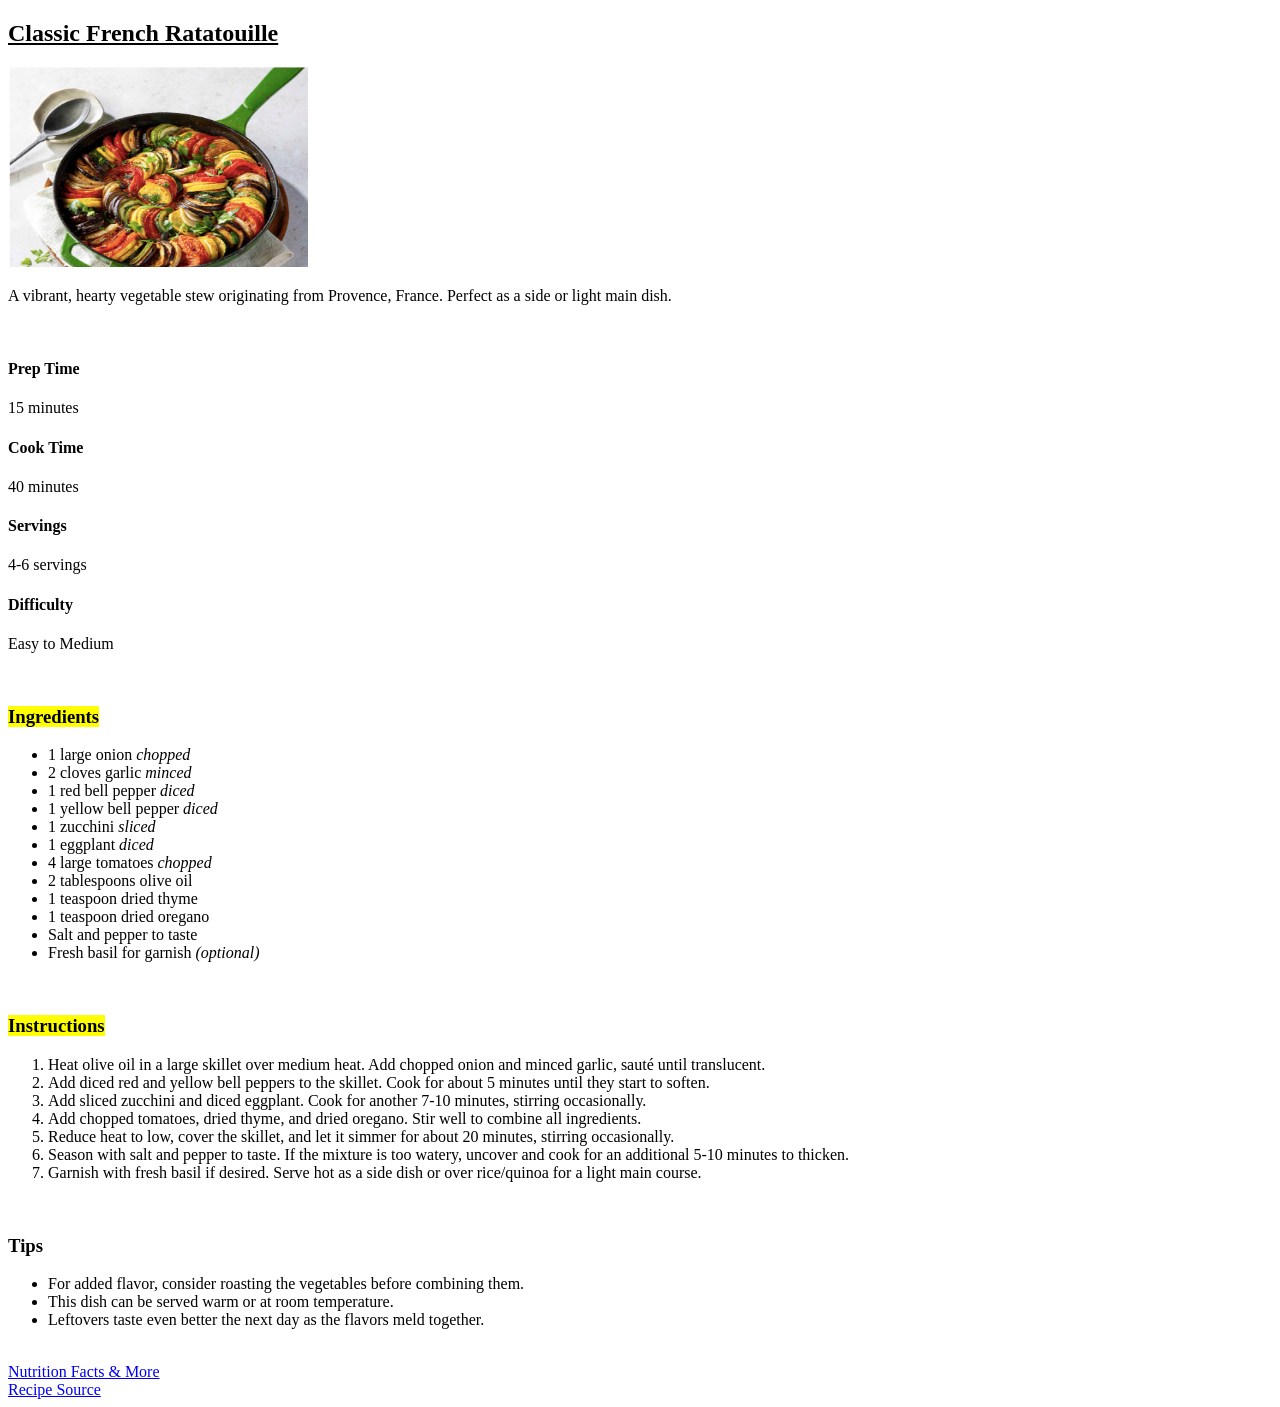
==== index.html @ 7ecc4f3d "lares recipie" ====
<!DOCTYPE html>
<html lang="en">
<head>
    <meta charset="UTF-8">
    <meta name="viewport" content="width=device-width, initial-scale=1.0">
    <title>Lare's Recipie</title>
</head>
<body>
    <h2><u>Classic French Ratatouille</u></h2>
    <img src="./ratatouille.png" alt="A bowl of Classic French Ratatouille" width="300" height="200">
    <!-- A short Description of French Ratatouille -->
    <p>A vibrant, hearty vegetable stew originating from Provence, France. Perfect as a side or light main dish.</p>
    <br>
    <!-- Recipe details -->
    <h4>Prep Time</h4>
    <p>15 minutes</p>
    <h4>Cook Time</h4>
    <p>40 minutes</p>
    <h4>Servings</h4>
    <p>4-6 servings</p>
    <h4>Difficulty</h4>
    <p>Easy to Medium</p>
    <br>
    <!-- Ingredients list for Classic French Ratatouille -->
    <h3><mark>Ingredients</mark></h3>
    <ul>
        <li>1 large onion <em>chopped</em></li>
        <li>2 cloves garlic <em>minced</em></li>
        <li>1 red bell pepper <em>diced</em></li>
        <li>1 yellow bell pepper <em>diced</em></li>
        <li>1 zucchini <em>sliced</em></li>
        <li>1 eggplant <em>diced</em></li>
        <li>4 large tomatoes <em>chopped</em></li>
        <li>2 tablespoons olive oil</li>
        <li>1 teaspoon dried thyme</li>
        <li>1 teaspoon dried oregano</li>
        <li>Salt and pepper to taste</li>
        <li>Fresh basil for garnish <em>(optional)</em></li>
    </ul>
    <br>
    <!-- Step-by-step cooking instructions for Classic French Ratatouille -->
    <h3><mark>Instructions</mark></h3>
<ol>
    <li>Heat olive oil in a large skillet over medium heat. Add chopped onion and minced garlic, sauté until translucent.</li>
    <li>Add diced red and yellow bell peppers to the skillet. Cook for about 5 minutes until they start to soften.</li>
    <li>Add sliced zucchini and diced eggplant. Cook for another 7-10 minutes, stirring occasionally.</li>
    <li>Add chopped tomatoes, dried thyme, and dried oregano. Stir well to combine all ingredients.</li>
    <li>Reduce heat to low, cover the skillet, and let it simmer for about 20 minutes, stirring occasionally.</li>
    <li>Season with salt and pepper to taste. If the mixture is too watery, uncover and cook for an additional 5-10 minutes to thicken.</li>
    <li>Garnish with fresh basil if desired. Serve hot as a side dish or over rice/quinoa for a light main course.</li>
</ol>
<br>
<h3><strong>Tips</strong></h3>
<ul>
    <li>For added flavor, consider roasting the vegetables before combining them.</li>
    <li>This dish can be served warm or at room temperature.</li>
    <li>Leftovers taste even better the next day as the flavors meld together.</li>
</ul>
<br>
<a href="./secondary.html" target="_blank">Nutrition Facts & More</a><br>
<a href="https://www.tastingtable.com/686994/how-to-make-ratatouille-french-ratatouille-recipe-eggplant-ratatouille-recipe/" target="_blank">Recipe Source</a>

</body>
</html>
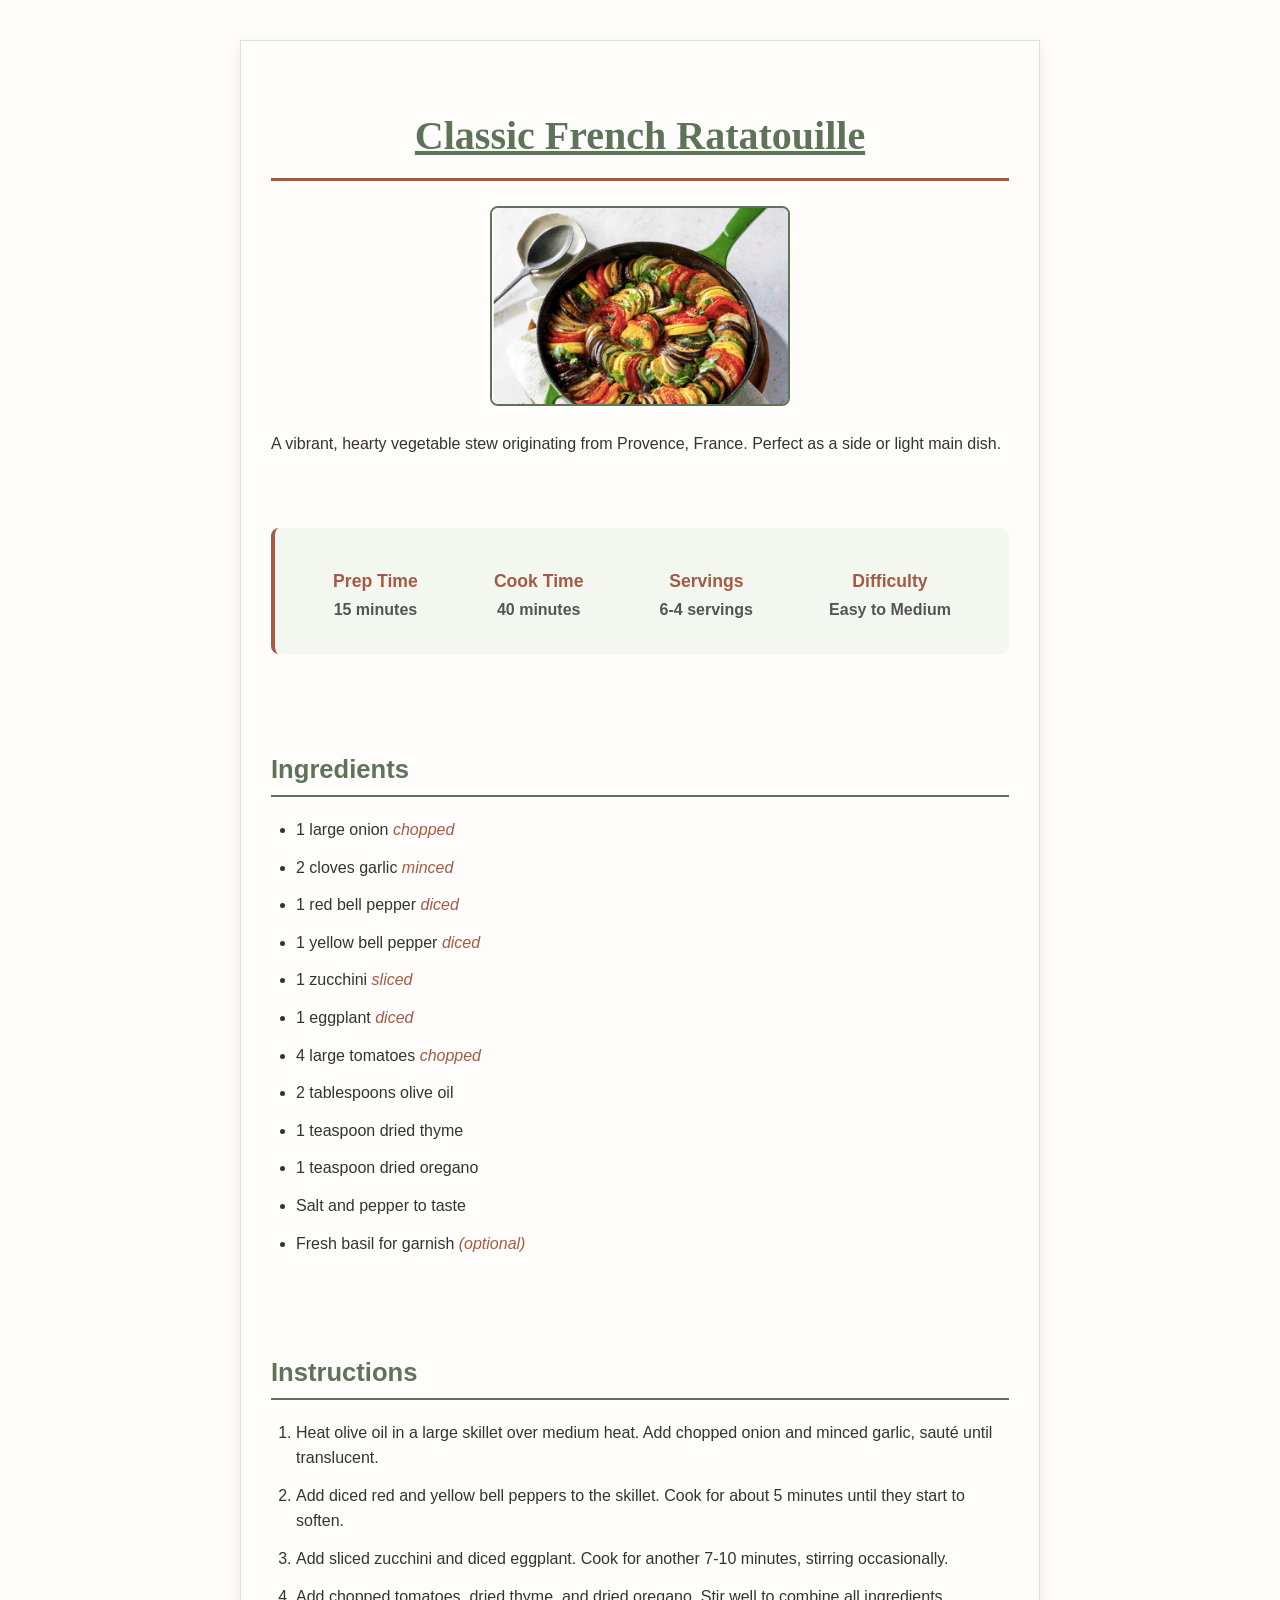
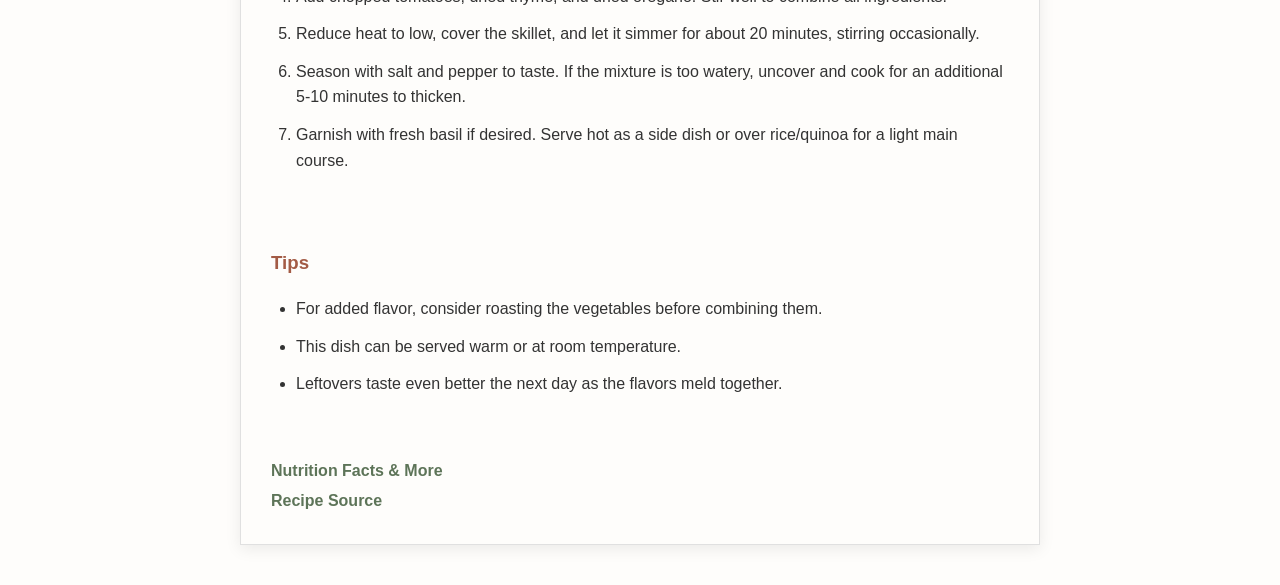
==== commit 00386149: "damilare" ====
--- a/index.html
+++ b/index.html
@@ -3,26 +3,37 @@
 <head>
     <meta charset="UTF-8">
     <meta name="viewport" content="width=device-width, initial-scale=1.0">
-    <title>Lare's Recipie</title>
+    <title>Lare's Recipe</title>
+    <link rel="stylesheet" href="style.css">
 </head>
 <body>
-    <h2><u>Classic French Ratatouille</u></h2>
+    <h2 class="recipe-title"><u>Classic French Ratatouille</u></h2>
     <img src="./ratatouille.png" alt="A bowl of Classic French Ratatouille" width="300" height="200">
     <!-- A short Description of French Ratatouille -->
     <p>A vibrant, hearty vegetable stew originating from Provence, France. Perfect as a side or light main dish.</p>
     <br>
     <!-- Recipe details -->
-    <h4>Prep Time</h4>
-    <p>15 minutes</p>
-    <h4>Cook Time</h4>
-    <p>40 minutes</p>
-    <h4>Servings</h4>
-    <p>4-6 servings</p>
-    <h4>Difficulty</h4>
-    <p>Easy to Medium</p>
+     <div id="recipe-details">
+        <div>
+            <h4>Prep Time</h4>
+             <p>15 minutes</p>
+         </div>
+        <div>
+            <h4>Cook Time</h4>
+             <p>40 minutes</p>
+        </div>
+        <div>
+            <h4>Servings</h4>
+             <p>6-4 servings</p>
+        </div>
+        <div>
+            <h4>Difficulty</h4>
+             <p>Easy to Medium</p>
+        </div>
+    </div>
     <br>
     <!-- Ingredients list for Classic French Ratatouille -->
-    <h3><mark>Ingredients</mark></h3>
+    <h3 class="section-heading"><mark>Ingredients</mark></h3>
     <ul>
         <li>1 large onion <em>chopped</em></li>
         <li>2 cloves garlic <em>minced</em></li>
@@ -39,7 +50,7 @@
     </ul>
     <br>
     <!-- Step-by-step cooking instructions for Classic French Ratatouille -->
-    <h3><mark>Instructions</mark></h3>
+    <h3 class="section-heading"><mark>Instructions</mark></h3>
 <ol>
     <li>Heat olive oil in a large skillet over medium heat. Add chopped onion and minced garlic, sauté until translucent.</li>
     <li>Add diced red and yellow bell peppers to the skillet. Cook for about 5 minutes until they start to soften.</li>
@@ -50,6 +61,7 @@
     <li>Garnish with fresh basil if desired. Serve hot as a side dish or over rice/quinoa for a light main course.</li>
 </ol>
 <br>
+<!-- Optional Tips -->
 <h3><strong>Tips</strong></h3>
 <ul>
     <li>For added flavor, consider roasting the vegetables before combining them.</li>
--- a/style.css
+++ b/style.css
@@ -0,0 +1,140 @@
+/* CSS for Lare's Recipe */
+
+/* Root Variables */
+:root {
+    --primary-color: #5d7458; /* Deep Olive Green - Main text/borders */
+    --accent-color: #a35b45; /* Terracotta Red - Highlights/Links */
+    --background-color: #fefdfb; /* Near-White background */
+    --section-bg: #f4f6f0; /* Very Light Green/Grey for blocks */
+    --font-serif: 'Georgia', serif; /* Classic, readable serif */
+    --font-sans: 'Arial', sans-serif; /* Clean, default sans-serif for body */
+}
+
+/* Reset Box Model and set Base Font */
+* {
+    box-sizing: border-box;
+}
+
+body {
+    /* Typography & Colors */
+    font-family: var(--font-sans);
+    background-color: var(--background-color);
+    max-width: 800px;
+    margin: 40px auto;
+    padding: 30px;
+    border: 1px solid #e0e0e0;
+    box-shadow: 0 4px 15px rgba(0, 0, 0, 0.08); /* Styling Details */
+    line-height: 1.6;
+    color: #333;
+}
+
+/* Title Styling (h2) */
+/* Using a Class Selector */
+.recipe-title { 
+    /* Typography & Colors */
+    font-family: var(--font-serif);
+    font-size: 2.5em;
+    text-align: center;
+    color: var(--primary-color);
+    margin-bottom: 5px;
+    border-bottom: 3px solid var(--accent-color);
+    padding-bottom: 10px;
+    text-decoration: none !important;
+}
+
+/* Image Styling */
+img {
+    display: block;
+    margin: 25px auto;
+    border-radius: 8px;
+    object-fit: cover;
+    border: 2px solid var(--primary-color);
+}
+
+/* Recipe Details Section (Using Flexbox) */
+/* Using an ID Selector */
+#recipe-details { 
+    /* Layout & Structure (Flexbox) */
+    display: flex;
+    justify-content: space-around;
+    align-items: center;
+    
+    /* Spacing & Alignment */
+    background-color: var(--section-bg);
+    padding: 15px 20px;
+    border-radius: 8px;
+    margin: 30px 0;
+    border-left: 4px solid var(--accent-color);
+}
+
+/* Styling for the detail items within the flex container */
+#recipe-details > div {
+    text-align: center;
+    padding: 0 10px;
+}
+
+#recipe-details h4 {
+    color: var(--accent-color);
+    font-size: 1.1em;
+    margin-bottom: 2px;
+}
+
+#recipe-details p {
+    margin-top: 0;
+    font-weight: bold;
+    color: #555;
+}
+
+/* Ingredients and Instructions Headings */
+/* Using a Class Selector */
+.section-heading { 
+    font-size: 1.6em;
+    color: var(--primary-color);
+    border-bottom: 2px solid var(--primary-color);
+    padding-bottom: 5px;
+    margin-top: 40px;
+    margin-bottom: 20px;
+    font-weight: normal;
+}
+
+/* List and Emphasis Styling */
+ul, ol {
+    padding-left: 25px;
+    margin-bottom: 30px;
+}
+
+ul li, ol li {
+    margin-bottom: 12px;
+}
+
+/* Styling the prep notes (chopped, minced, etc.) */
+em {
+    color: var(--accent-color);
+    font-style: slant;
+    font-weight: 500;
+}
+
+/* Styling the <mark> tag for the heading text, removing the default yellow background */
+mark {
+    background-color: transparent;
+    color: var(--primary-color);
+    font-weight: bold;
+}
+
+/* Tips and Links */
+h3 strong {
+    color: var(--accent-color);
+}
+
+a {
+    color: var(--primary-color);
+    text-decoration: none;
+    font-weight: bold;
+    transition: color 0.3s ease;
+    display: inline-block;
+    margin-top: 5px;
+}
+a:hover {
+    color: var(--accent-color);
+    text-decoration: underline;
+}
